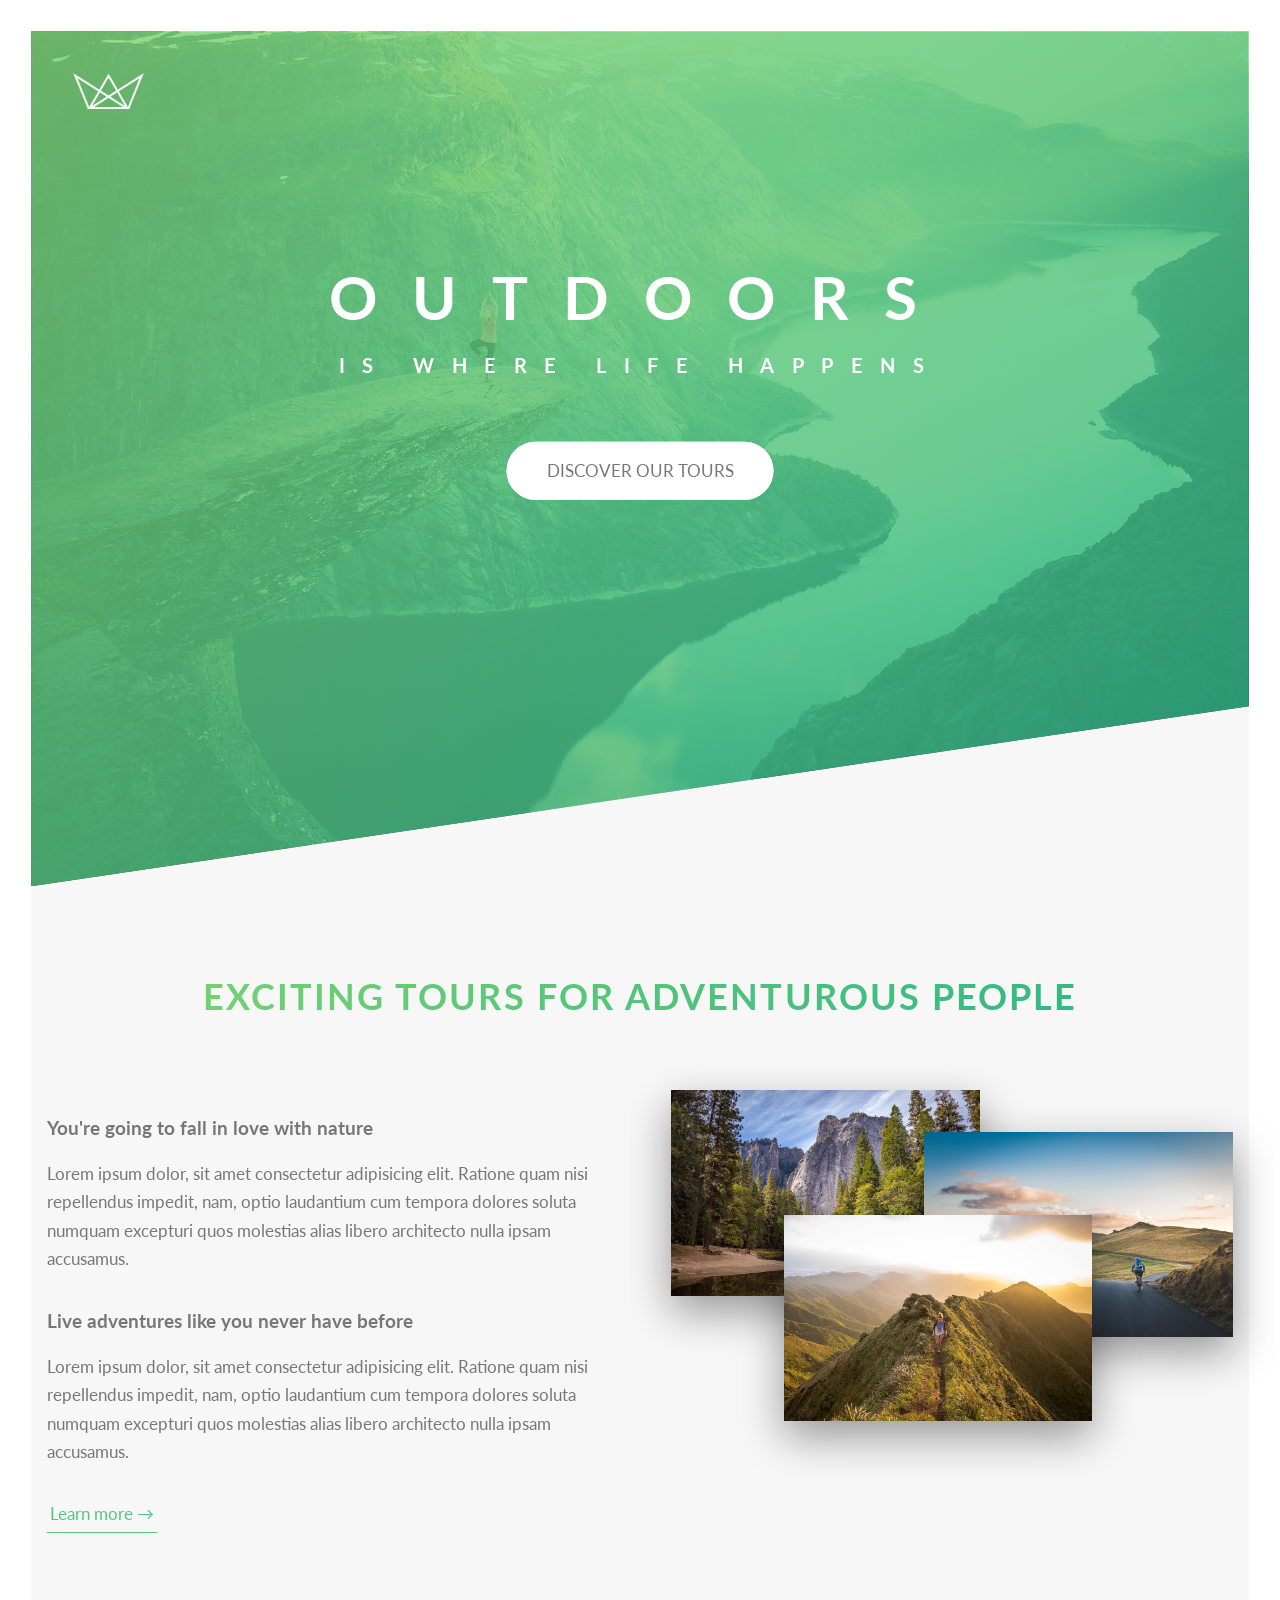
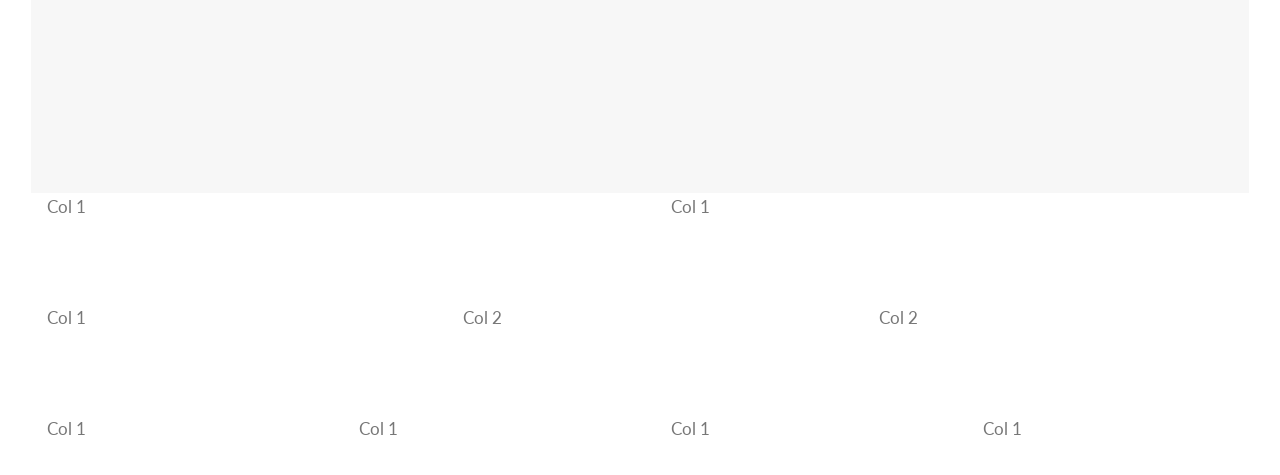
==== Natours/starter/scssClasses/index.html @ f505631c "class 38" ====
<!DOCTYPE html>
<html lang="en">

<head>
    <meta charset="UTF-8">
    <meta name="viewport" content="width=device-width, initial-scale=1.0">

    <link href="https://fonts.googleapis.com/css?family=Lato:100,300,400,700,900" rel="stylesheet">
    <script src="https://kit.fontawesome.com/dd1e76ba31.js" crossorigin="anonymous"></script>
    <link rel="stylesheet" href="css/icon-font.css">
    <link rel="stylesheet" href="css/style.css">
    <link rel="shortcut icon" type="image/png" href="img/favicon.png">

    <title>Natours | Exciting tours for adventurous people</title>
</head>

<body>
    <header class="header">
        <div class="header__logo-box">
            <img src="img/logo-white.png" alt="logo" class="header__logo" />
        </div>
        <div class="header__text-box">
            <h1 class="heading--primary">
                <span class="heading--primary--main">outdoors</span>
                <span class="heading--primary--sub">is where life happens</span>
            </h1>

            <a href="#" class="btn btn btn--white btn--animated">Discover our tours</a>
        </div>
    </header>
    <main class="main">
        <section class="section-about">
            <div class="u-center-text u-margin-bottom-big">
                <h2 class="heading--secondary">
                    Exciting tours for adventurous people
                </h2>
            </div>
            <div class="row">
                <div class="col-1-2">
                    <h3 class="heading-tertiary u-margin-bottom-small">
                        You're going to fall in love with nature
                    </h3>
                    <p class="paragraph">
                        Lorem ipsum dolor, sit amet consectetur adipisicing elit. Ratione quam nisi repellendus
                        impedit, nam, optio laudantium cum tempora dolores soluta numquam excepturi quos molestias
                        alias libero architecto nulla ipsam accusamus.
                    </p>
                    <h3 class="heading-tertiary u-margin-bottom-small">
                        Live adventures like you never have before
                    </h3>
                    <p class="paragraph">
                        Lorem ipsum dolor, sit amet consectetur adipisicing elit. Ratione quam nisi repellendus
                        impedit, nam, optio laudantium cum tempora dolores soluta numquam excepturi quos molestias
                        alias libero architecto nulla ipsam accusamus.
                    </p>
                    <a href="#" class="btn-text">Learn more &rarr;</a>

                </div>
                <div class="col-1-2">
                    <div class="composition">
                        <img src="" alt="" class="composition__photo composition__photo--picture-1" />
                        <div class="composition">
                            <img src="img/nat-1-large.jpg" alt="" class="composition__photo composition__photo--p1">
                            <img src="img/nat-2-large.jpg" alt="" class="composition__photo composition__photo--p2">
                            <img src="img/nat-3-large.jpg" alt="" class="composition__photo composition__photo--p3">
                        </div>
                    </div>
                </div>
            </div>

        </section>

    </main>
    <section class="grid-test">
        <div class="row">
            <div class="col-1-2">Col 1</div>
            <div class="col-1-2">Col 1</div>
        </div>
        <div class="row">
            <div class="col-1-3">Col 1</div>
            <div class="col-1-3">Col 2</div>
            <div class="col-1-3">Col 2</div>
        </div>
        <div class="row">
            <div class="col-1-4"> Col 1</div>
            <div class="col-1-4"> Col 1</div>
            <div class="col-1-4"> Col 1</div>
            <div class="col-1-4"> Col 1</div>
        </div>
    </section>
</body>

</html>
---- Natours/starter/scssClasses/css/style.css ----
/* line 1, sass/base/_base.scss */
*,
*::after,
*::before {
  margin: 0;
  padding: 0;
  box-sizing: inherit; }

/* line 9, sass/base/_base.scss */
html {
  font-size: 65%; }

/* line 13, sass/base/_base.scss */
body {
  font-family: 'Lato', sans-serif;
  font-weight: 400;
  font-size: 1.6rem;
  line-height: 1.7;
  color: #777;
  padding: 3rem;
  box-sizing: border-box; }

@keyframes moveInBottom {
  0% {
    opacity: 0;
    transform: translateY(30px); }
  100% {
    opacity: 1;
    transform: translateY(0); } }

@keyframes moveInLeft {
  0% {
    opacity: 0;
    transform: translateX(-100px); }
  80% {
    transform: translate(10px); }
  100% {
    opacity: 1;
    transform: translate(0); } }

@keyframes moveInRight {
  0% {
    opacity: 0;
    transform: translateX(100px); }
  80% {
    transform: translate(-10px); }
  100% {
    opacity: 1;
    transform: translate(0); } }

/* line 1, sass/base/_typography.scss */
.heading--primary {
  color: #fff;
  text-transform: uppercase;
  backface-visibility: hidden;
  margin-bottom: 60px; }
  /* line 7, sass/base/_typography.scss */
  .heading--primary--main {
    display: block;
    font-size: 60px;
    letter-spacing: 35px;
    font-weight: 400px;
    animation: moveInRight 1s ease-out; }
  /* line 16, sass/base/_typography.scss */
  .heading--primary--sub {
    display: block;
    font-size: 20px;
    letter-spacing: 17.5px;
    font-weight: 700px;
    animation: moveInLeft 1s ease-out; }

/* line 25, sass/base/_typography.scss */
.heading--secondary {
  font-size: 3.5rem;
  text-transform: uppercase;
  font-weight: 700;
  background-image: linear-gradient(to right, #7ed56f, #28b485);
  -webkit-background-clip: text;
  color: transparent;
  letter-spacing: .2rem;
  transition: all .2s; }
  /* line 36, sass/base/_typography.scss */
  .heading--secondary:hover {
    transform: skewY(2deg) skewX(15deg) scale(1.1);
    text-shadow: 0.5rem 2rem 2rem rgba(0, 0, 0, 0.2); }

/* line 43, sass/base/_typography.scss */
.heading--tertiary {
  font-size: 1.6rem;
  font-weight: 400;
  text-transform: uppercase; }

/* line 49, sass/base/_typography.scss */
.paragraph {
  font-size: 1.6rem; }
  /* line 52, sass/base/_typography.scss */
  .paragraph:not(:last-child) {
    margin-bottom: 3rem; }

/* line 1, sass/base/_utilities.scss */
.u-center-text {
  text-align: center; }

/* line 5, sass/base/_utilities.scss */
.u-margin-bottom-small {
  margin-bottom: 1.5rem; }

/* line 9, sass/base/_utilities.scss */
.u-margin-bottom-medium {
  margin-bottom: 3rem; }

/* line 13, sass/base/_utilities.scss */
.u-margin-bottom-big {
  margin-bottom: 8rem; }

/* line 1, sass/pages/_home.scss */
.section-about {
  background-color: #f7f7f7;
  padding: 25rem 0;
  margin-top: -20vh; }

/* line 1, sass/layout/_header.scss */
.header {
  height: 95vh;
  background-image: linear-gradient(to right bottom, rgba(126, 213, 111, 0.8), rgba(40, 180, 133, 0.8)), url("../img/hero.jpg");
  background-size: cover;
  background-position: top;
  clip-path: polygon(0 0, 100% 0, 100% 75vh, 0 100%);
  position: relative; }
  /* line 9, sass/layout/_header.scss */
  .header__logo-box {
    position: absolute;
    top: 4rem;
    left: 4rem; }
  /* line 15, sass/layout/_header.scss */
  .header__logo {
    height: 3.5rem; }
    /* line 18, sass/layout/_header.scss */
    .header__logo:hover {
      animation: moveInLeft 2s ease-in; }
  /* line 23, sass/layout/_header.scss */
  .header__text-box {
    position: absolute;
    top: 40%;
    left: 50%;
    transform: translate(-50%, -50%);
    text-align: center; }

/* line 1, sass/layout/_grid.scss */
.row {
  max-width: 114rem;
  margin: 0 auto; }
  /* line 7, sass/layout/_grid.scss */
  .row:not(:last-child) {
    margin-bottom: 8rem; }
  /* line 2, sass/abstracts/_mixins.scss */
  .row::after {
    content: '';
    display: table;
    clear: both; }
  /* line 13, sass/layout/_grid.scss */
  .row [class^="col-"] {
    float: left; }
    /* line 17, sass/layout/_grid.scss */
    .row [class^="col-"]:not(:last-child) {
      margin-right: 6rem; }
  /* line 22, sass/layout/_grid.scss */
  .row .col-1-2 {
    width: calc((100% - 6rem) /2); }
  /* line 26, sass/layout/_grid.scss */
  .row .col-1-3 {
    width: calc((100% - 2 * 6rem) /3); }
  /* line 30, sass/layout/_grid.scss */
  .row .col-1-4 {
    width: calc((100% - 3 * 6rem) /4); }

/* line 3, sass/components/_btn.scss */
.btn:link, .btn:visited {
  text-transform: uppercase;
  text-decoration: none;
  padding: 15px 40px;
  display: inline-block;
  transition: all .2s;
  position: relative;
  border-radius: 100px; }

/* line 14, sass/components/_btn.scss */
.btn:hover {
  transform: translateY(-3px);
  box-shadow: 0 10px 20px, rgba(0, 0, 0, 0.2); }
  /* line 18, sass/components/_btn.scss */
  .btn:hover::after {
    transform: scaleX(1.4) scaleY(1.6);
    opacity: 0; }

/* line 24, sass/components/_btn.scss */
.btn:active {
  transform: translateY(-1px);
  box-shadow: 0 5px 10px, rgba(0, 0, 0, 0.2); }

/* line 29, sass/components/_btn.scss */
.btn--white {
  background-color: white;
  color: #777; }
  /* line 33, sass/components/_btn.scss */
  .btn--white::after {
    background-color: white; }

/* line 38, sass/components/_btn.scss */
.btn::after {
  content: "";
  display: inline-block;
  height: 100%;
  width: 100%;
  border-radius: 100px;
  position: absolute;
  top: 0;
  left: 0;
  z-index: -1;
  transition: all .4s; }

/* line 51, sass/components/_btn.scss */
.btn--animated {
  animation: moveInBottom .5s ease-out .75s;
  animation-fill-mode: backwards; }

/* line 60, sass/components/_btn.scss */
.btn-text:link, .btn-text:visited {
  font-size: 1.6rem;
  color: #55c57a;
  display: inline-block;
  text-decoration: none;
  border-bottom: 1px solid #55c57a;
  padding: 3px; }

/* line 70, sass/components/_btn.scss */
.btn-text:hover {
  background-color: #55c57a;
  color: #fff; }

/* line 1, sass/components/_composition.scss */
.composition {
  position: relative; }
  /* line 4, sass/components/_composition.scss */
  .composition__photo {
    width: 55%;
    box-shadow: 0 1.5rem 4rem rgba(0, 0, 0, 0.4);
    position: absolute;
    z-index: 10;
    transform: all .2s;
    outline-offset: 2rem; }
    /* line 13, sass/components/_composition.scss */
    .composition__photo--p1 {
      left: 0;
      top: -2rem; }
    /* line 18, sass/components/_composition.scss */
    .composition__photo--p2 {
      right: 0;
      top: 2rem; }
    /* line 23, sass/components/_composition.scss */
    .composition__photo--p3 {
      left: 20%;
      top: 10rem; }
    /* line 28, sass/components/_composition.scss */
    .composition__photo:hover {
      outline: 1.5rem solid #55c57a;
      transform: scale(1.05) translateY(-0.5rem);
      box-shadow: 0 2.5rem 4rem rgba(0, 0, 0, 0.5);
      z-index: 20; }
  /* line 38, sass/components/_composition.scss */
  .composition:hover .composition__photo:not(:hover) {
    transform: scale(0.95); }
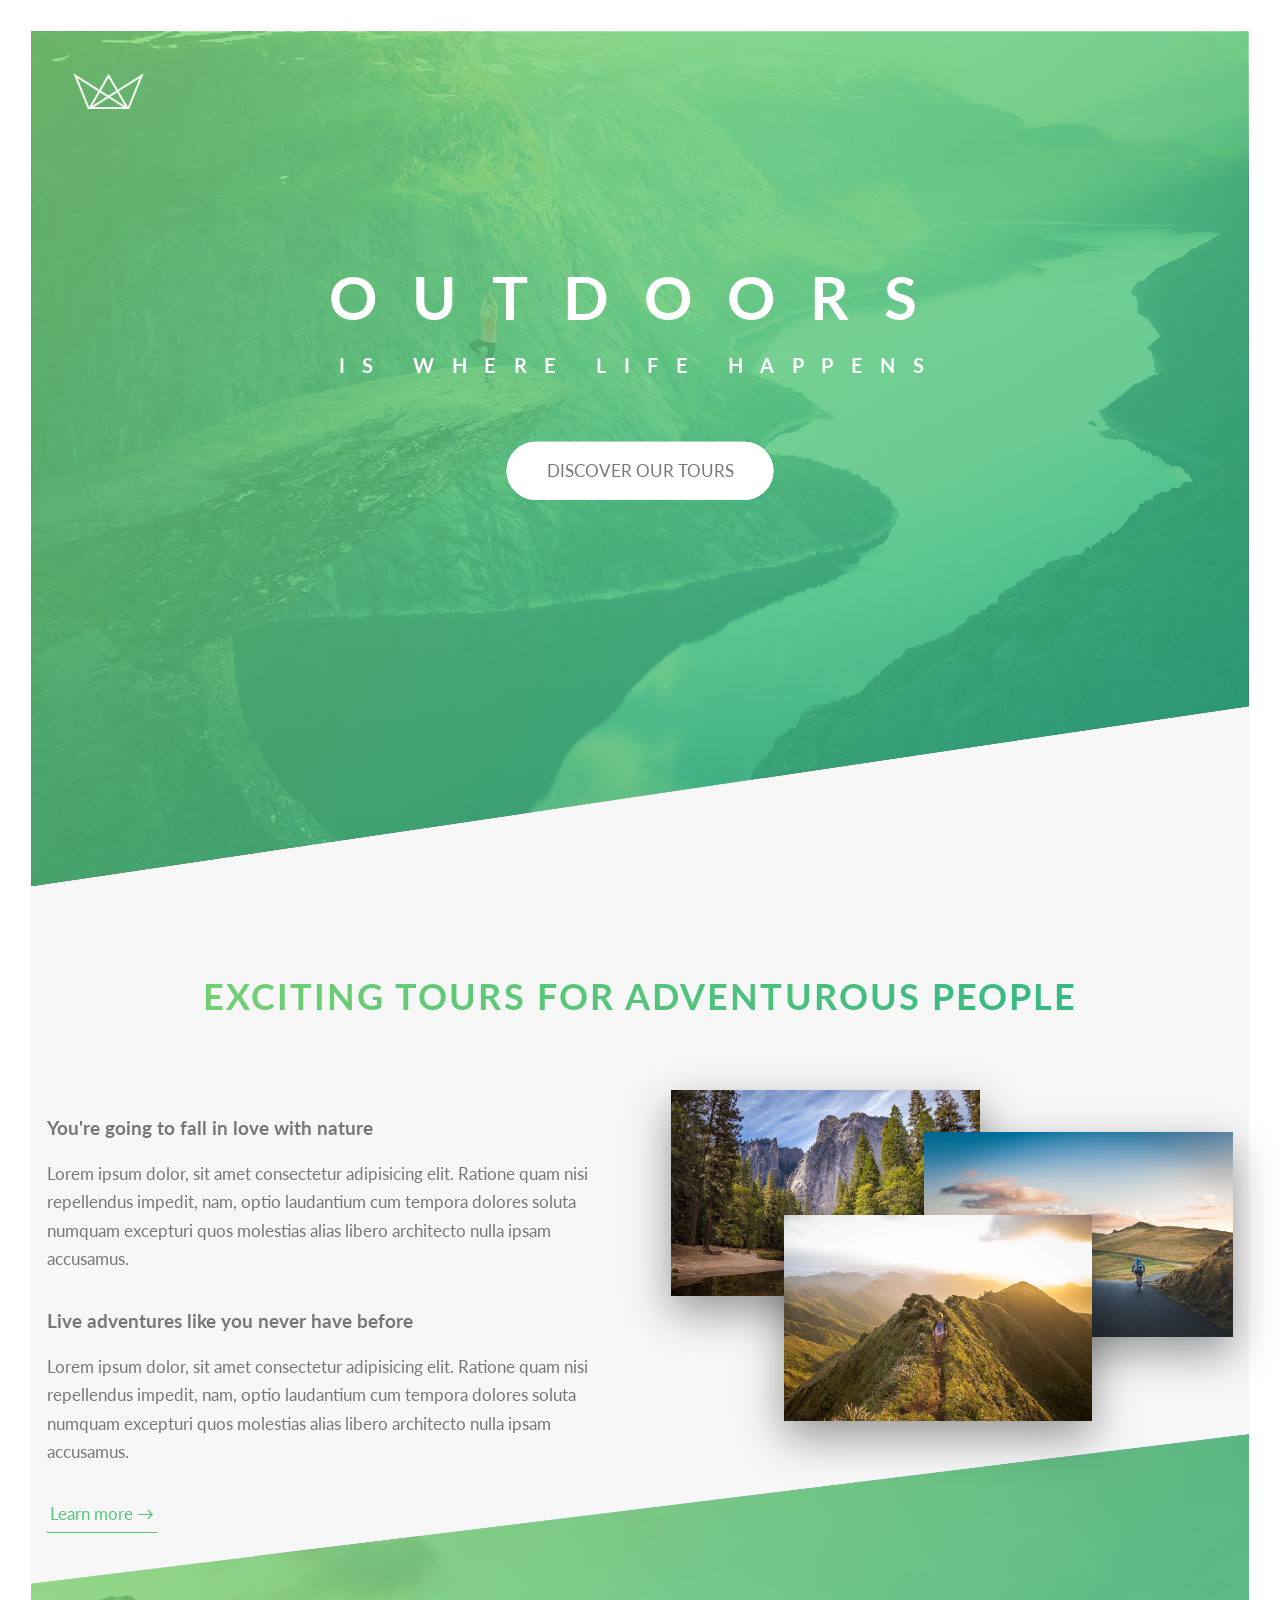
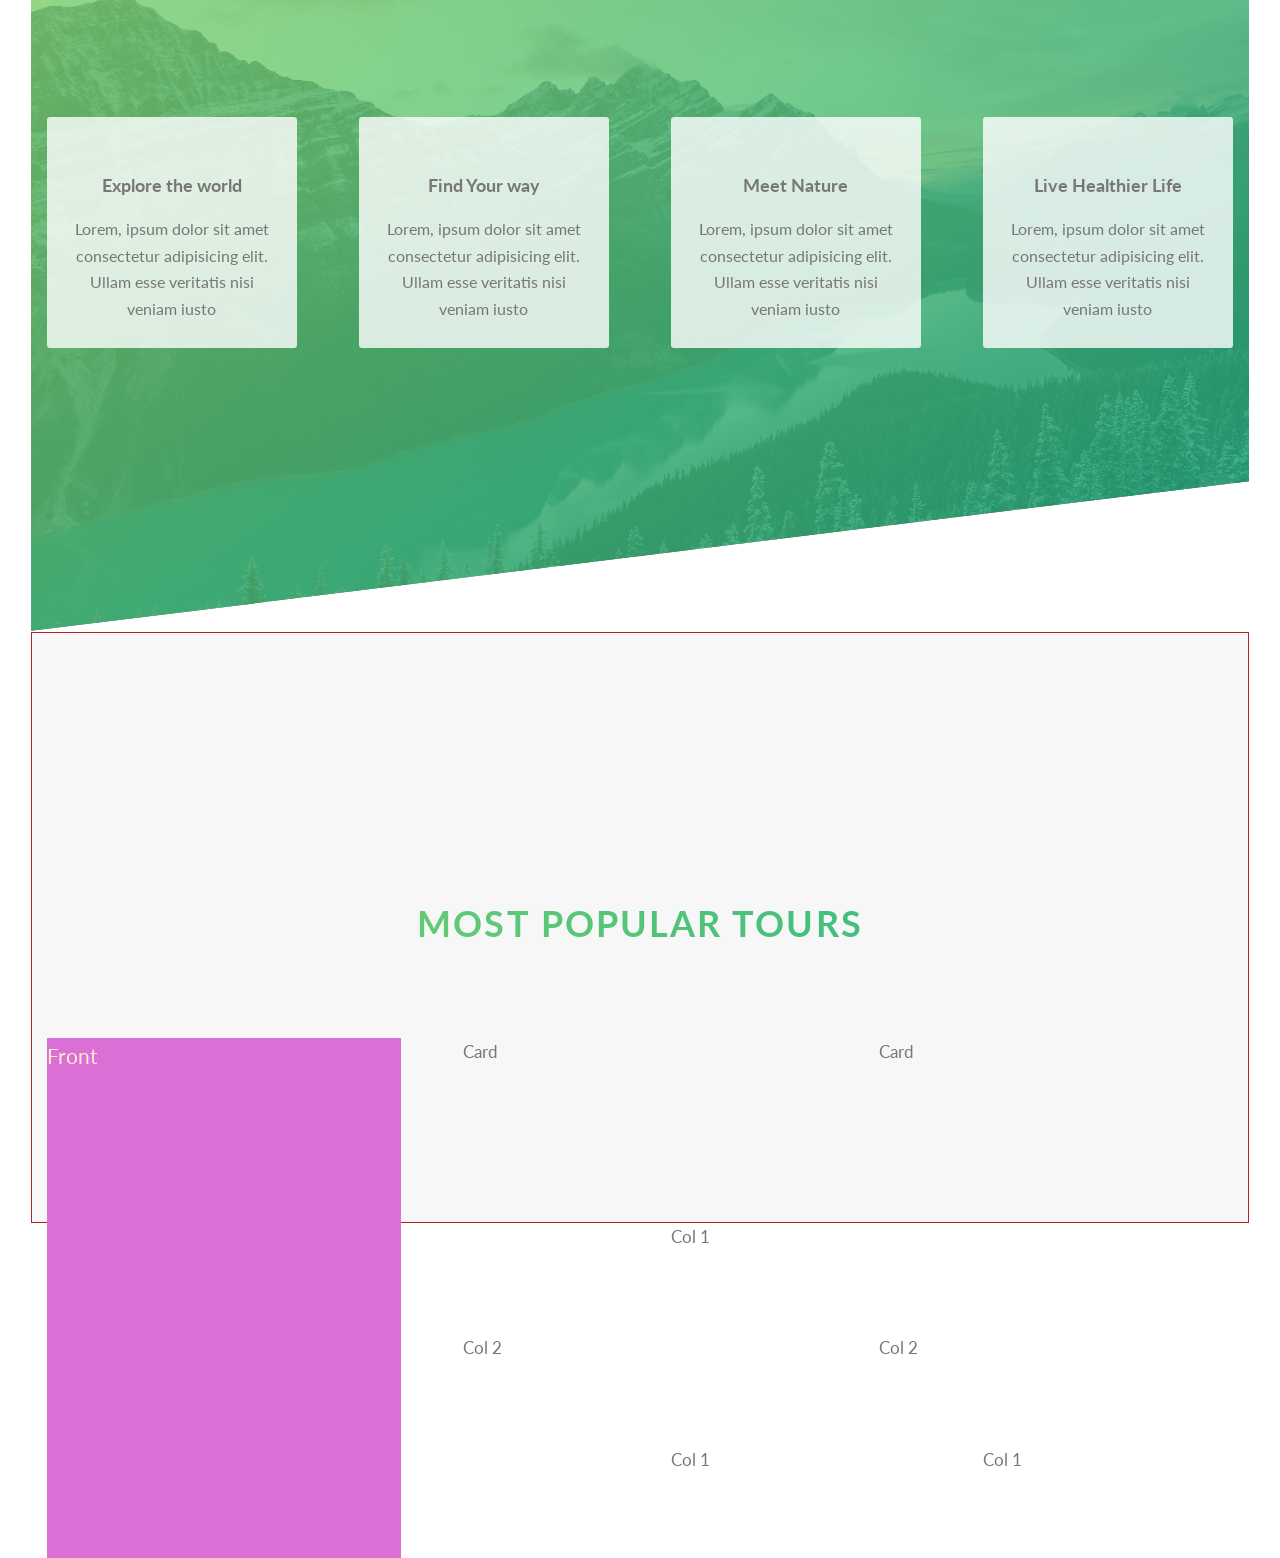
==== commit 25ae706d: "24Jan" ====
--- a/Natours/starter/scssClasses/index.html
+++ b/Natours/starter/scssClasses/index.html
@@ -69,6 +69,84 @@
             </div>
 
         </section>
+        <section class="section-features">
+            <div class="row">
+
+                <div class="col-1-4">
+                    <div class="feature-box">
+                        <i class="fa-thin fa-globe feature-box__icon"></i>
+                        <h3 class="heading-tertiary u-margin-bottom-small">Explore the world</h3>
+                        <p class="feature-box__text">
+                            Lorem, ipsum dolor sit amet consectetur adipisicing elit. Ullam esse veritatis nisi veniam
+                            iusto
+                        </p>
+                    </div>
+                </div>
+
+                <div class="col-1-4">
+                    <div class="feature-box">
+                        <i class="fa-thin fa-compass feature-box__icon"></i>
+                        <h3 class="heading-tertiary u-margin-bottom-small">Find Your way</h3>
+                        <p class="feature-box__text">
+                            Lorem, ipsum dolor sit amet consectetur adipisicing elit. Ullam esse veritatis nisi veniam
+                            iusto
+                        </p>
+                    </div>
+                </div>
+
+                <div class="col-1-4">
+                    <div class="feature-box">
+                        <i class="fa-sharp fa-thin fa-map feature-box__icon"></i>
+                        <h3 class="heading-tertiary u-margin-bottom-small">Meet Nature</h3>
+                        <p class="feature-box__text">
+                            Lorem, ipsum dolor sit amet consectetur adipisicing elit. Ullam esse veritatis nisi veniam
+                            iusto
+                        </p>
+                    </div>
+                </div>
+
+                <div class="col-1-4">
+                    <div class="feature-box">
+                        <i class="fa-thin fa-heart feature-box__icon"></i>
+                        <h3 class="heading-tertiary u-margin-bottom-small">Live Healthier Life</h3>
+                        <p class="feature-box__text">
+                            Lorem, ipsum dolor sit amet consectetur adipisicing elit. Ullam esse veritatis nisi veniam
+                            iusto
+                        </p>
+                    </div>
+                </div>
+            </div>
+        </section>
+        <section class="section-tours">
+            <div class="u-center-text u-margin-bottom-big">
+                <h2 class="heading--secondary">
+                    Most Popular Tours
+                </h2>
+            </div>
+            <div class="row">
+                <div class="col-1-3">
+                    <div class="card">
+                        <div class="card__side card__side--front">
+                            Front
+                        </div>
+                        <div class="card__side card__side--back">
+                            Back
+                        </div>
+                        Card
+                    </div>
+                </div>
+                <div class="col-1-3">
+                    <div class="card">
+                        Card
+                    </div>
+                </div>
+                <div class="col-1-3">
+                    <div class="card">
+                        Card
+                    </div>
+                </div>
+            </div>
+        </section>
 
     </main>
     <section class="grid-test">
--- a/Natours/starter/scssClasses/css/style.css
+++ b/Natours/starter/scssClasses/css/style.css
@@ -118,6 +118,24 @@
   background-color: #f7f7f7;
   padding: 25rem 0;
   margin-top: -20vh; }
+
+/* line 7, sass/pages/_home.scss */
+.section-features {
+  padding: 20rem 0;
+  background-image: linear-gradient(to right bottom, rgba(126, 213, 111, 0.8), rgba(40, 180, 133, 0.8)), url("../img/nat-4.jpg");
+  background-size: cover;
+  transform: skewY(-7deg) translateY(-20vh);
+  margin-top: -10rem; }
+  /* line 16, sass/pages/_home.scss */
+  .section-features > * {
+    transform: skewY(7deg); }
+
+/* line 22, sass/pages/_home.scss */
+.section-tours {
+  background-color: #f7f7f7;
+  padding: 25rem 0 15rem 0;
+  margin-top: -10rem;
+  border: 1px solid firebrick; }
 
 /* line 1, sass/layout/_header.scss */
 .header {
@@ -237,6 +255,37 @@
 .btn-text:hover {
   background-color: #55c57a;
   color: #fff; }
+
+/* line 1, sass/components/_card.scss */
+.card {
+  perspective: 150rem;
+  -moz-perspective: 150rem;
+  position: relative; }
+  /* line 6, sass/components/_card.scss */
+  .card__side {
+    background-color: orangered;
+    color: blanchedalmond;
+    height: 50rem;
+    font-size: 2rem;
+    transition: all .8s;
+    position: absolute;
+    top: 0;
+    left: 0;
+    width: 100%;
+    backface-visibility: hidden; }
+    /* line 18, sass/components/_card.scss */
+    .card__side--front {
+      background-color: orchid; }
+    /* line 22, sass/components/_card.scss */
+    .card__side--back {
+      background-color: blue;
+      transform: rotateY(180deg); }
+  /* line 28, sass/components/_card.scss */
+  .card:hover .card__side--front {
+    transform: rotateY(180deg); }
+  /* line 32, sass/components/_card.scss */
+  .card:hover .card__side--back {
+    transform: rotateY(-180deg); }
 
 /* line 1, sass/components/_composition.scss */
 .composition {
@@ -270,3 +319,24 @@
   /* line 38, sass/components/_composition.scss */
   .composition:hover .composition__photo:not(:hover) {
     transform: scale(0.95); }
+
+/* line 1, sass/components/_feature_box.scss */
+.feature-box {
+  background-color: rgba(255, 255, 255, 0.8);
+  font-size: 1.5rem;
+  text-align: center;
+  padding: 2.5rem;
+  border-radius: 3px;
+  box-shadow: 0 1, 5rem4rem rgba(0, 0, 0, 0.15);
+  transition: transform .3s; }
+  /* line 11, sass/components/_feature_box.scss */
+  .feature-box__icon {
+    font-size: 6rem;
+    margin-bottom: .5rem;
+    display: inline-block;
+    background-image: linear-gradient(to right, #7ed56f, #28b485);
+    -webkit-background-clip: text;
+    color: transparent; }
+  /* line 22, sass/components/_feature_box.scss */
+  .feature-box:hover {
+    transform: translateY(-1.5rem) scale(1.03); }
